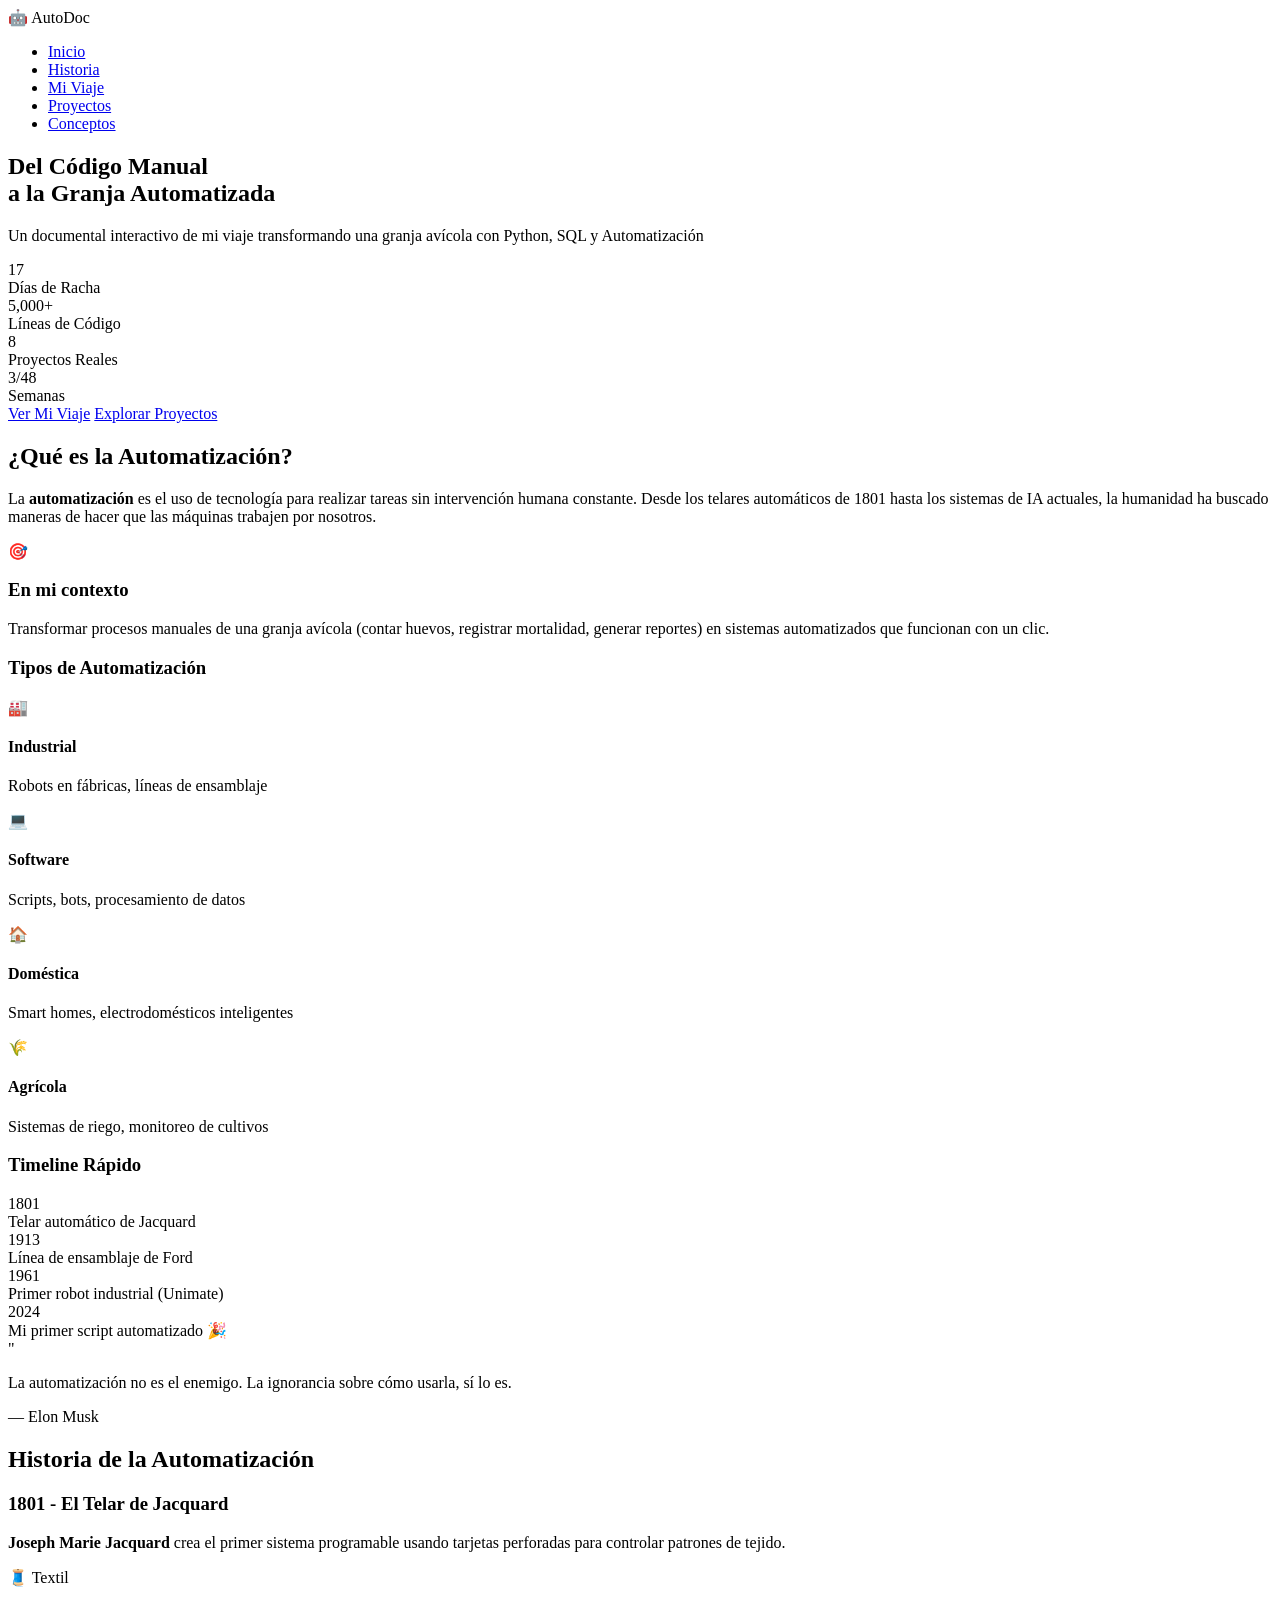
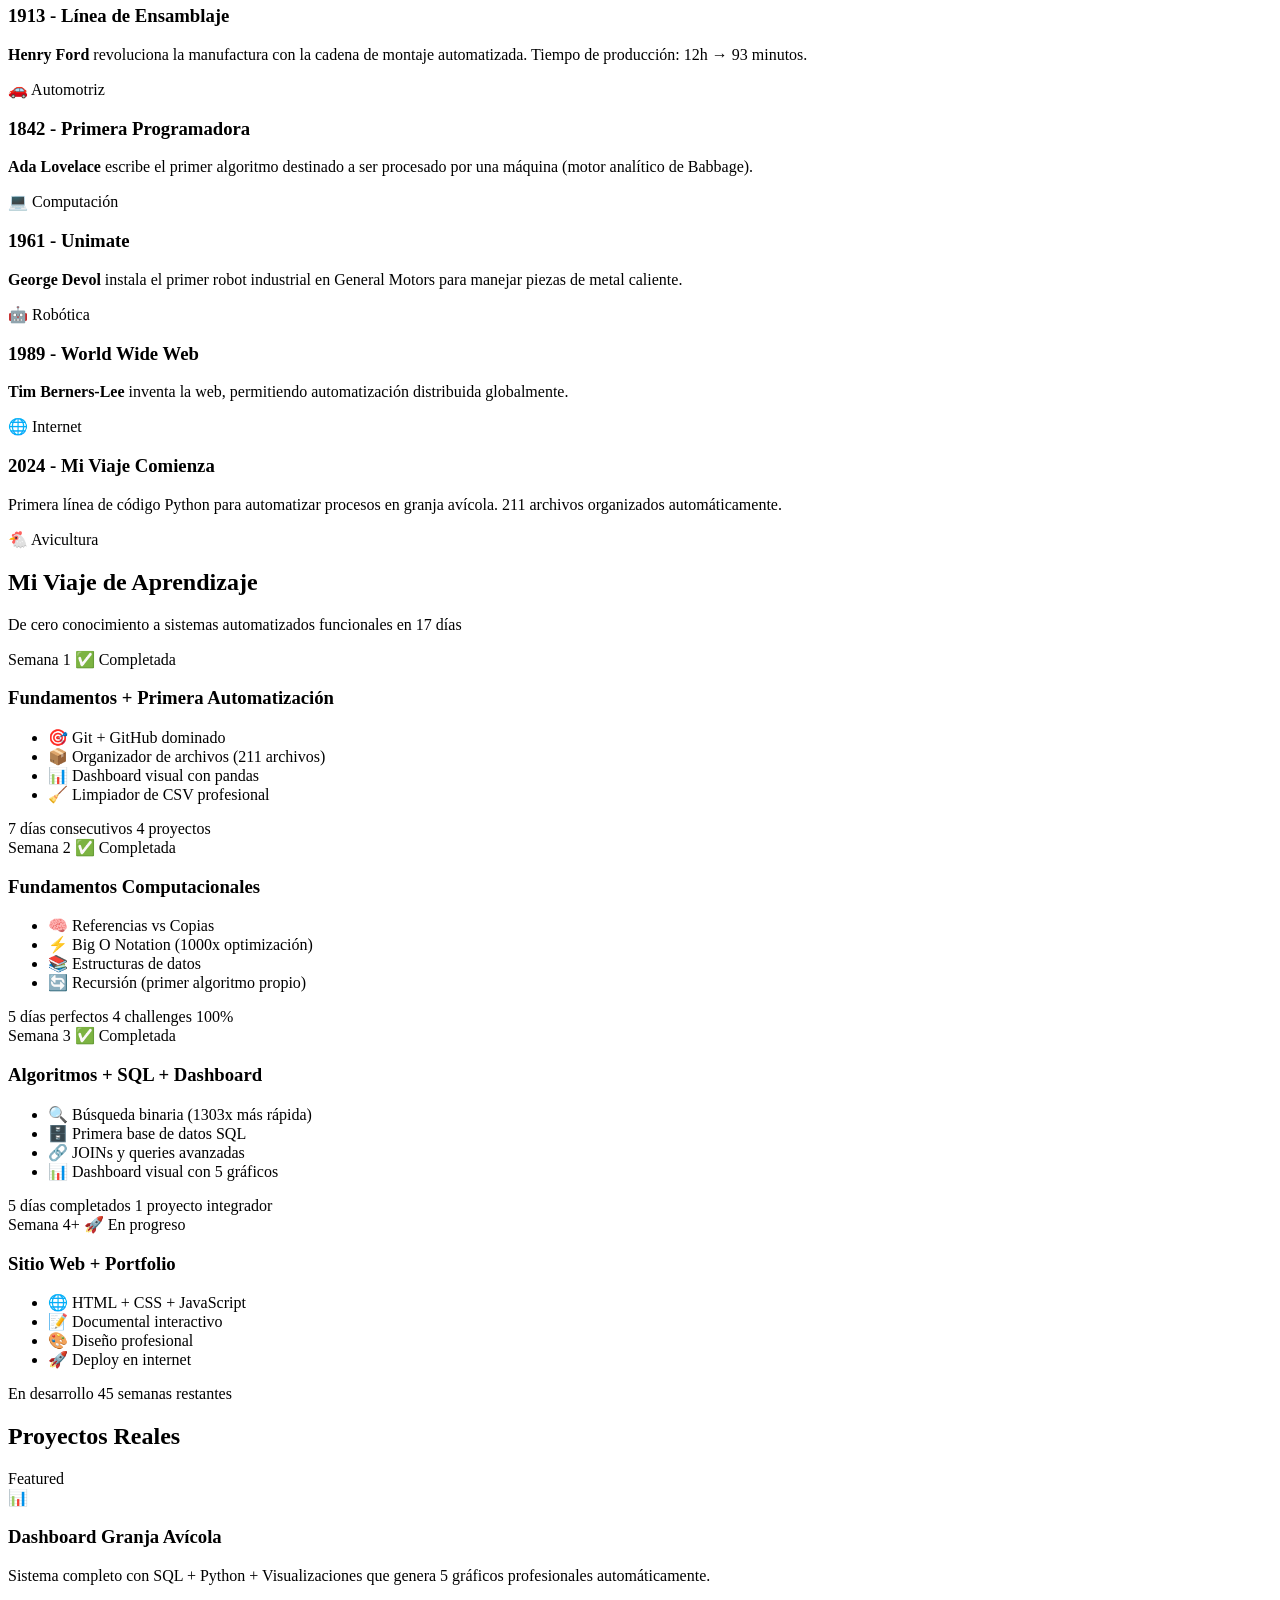
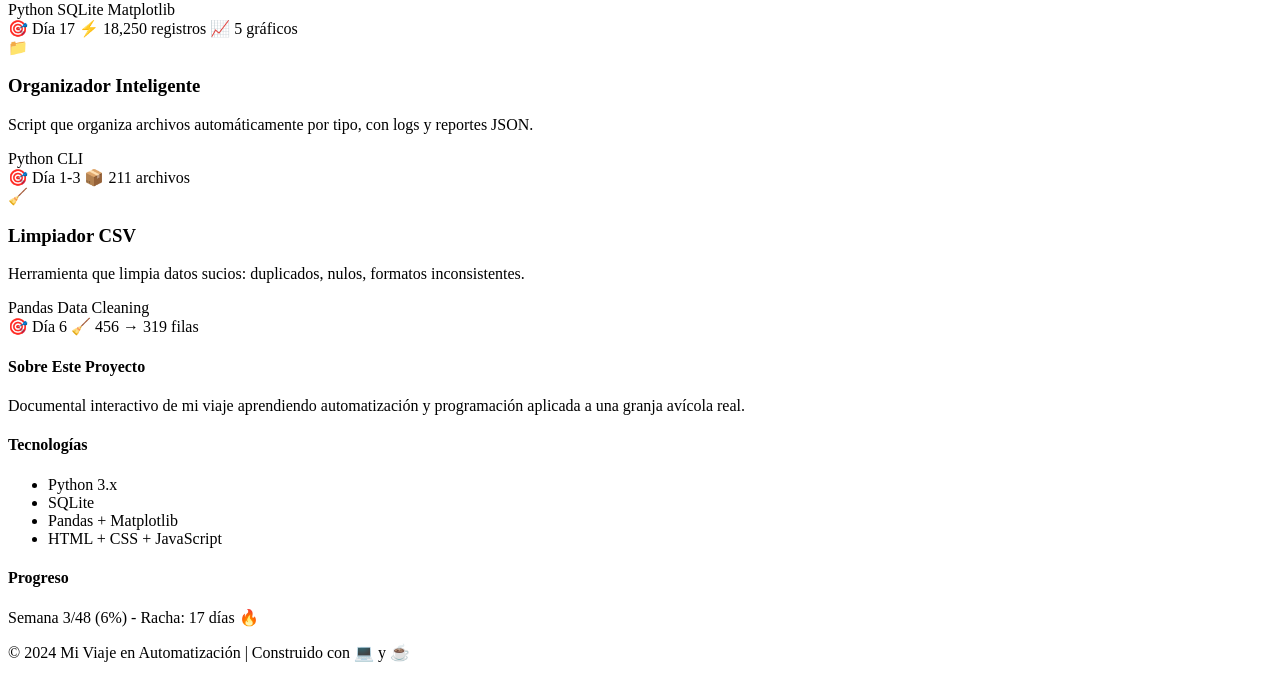
==== index.html @ e86e75dd "Empezando sitio para ir documentando avances" ====
<!DOCTYPE html>
<html lang="es">
<head>
    <meta charset="UTF-8">
    <meta name="viewport" content="width=device-width, initial-scale=1.0">
    <title>Mi Viaje en Automatización | Del Código a la Granja Inteligente</title>
    <link rel="stylesheet" href="css/styles.css">
    <link rel="preconnect" href="https://fonts.googleapis.com">
    <link href="https://fonts.googleapis.com/css2?family=Inter:wght@300;400;600;700;800&display=swap" rel="stylesheet">
</head>
<body>
    <!-- Navegación -->
    <nav class="navbar">
        <div class="container">
            <div class="logo">
                <span class="logo-emoji">🤖</span>
                <span class="logo-text">AutoDoc</span>
            </div>
            <ul class="nav-links">
                <li><a href="#inicio" class="active">Inicio</a></li>
                <li><a href="#historia">Historia</a></li>
                <li><a href="#mi-viaje">Mi Viaje</a></li>
                <li><a href="#proyectos">Proyectos</a></li>
                <li><a href="#conceptos">Conceptos</a></li>
            </ul>
        </div>
    </nav>

    <!-- Hero Section -->
    <section id="inicio" class="hero">
        <div class="container">
            <div class="hero-content">
                <h1 class="hero-title">
                    Del <span class="highlight">Código Manual</span><br>
                    a la <span class="highlight">Granja Automatizada</span>
                </h1>
                <p class="hero-subtitle">
                    Un documental interactivo de mi viaje transformando una granja avícola 
                    con Python, SQL y Automatización
                </p>
                <div class="hero-stats">
                    <div class="stat-card">
                        <div class="stat-number" id="diasRacha">17</div>
                        <div class="stat-label">Días de Racha</div>
                    </div>
                    <div class="stat-card">
                        <div class="stat-number" id="lineasCodigo">5,000+</div>
                        <div class="stat-label">Líneas de Código</div>
                    </div>
                    <div class="stat-card">
                        <div class="stat-number" id="proyectos">8</div>
                        <div class="stat-label">Proyectos Reales</div>
                    </div>
                    <div class="stat-card">
                        <div class="stat-number" id="semanas">3/48</div>
                        <div class="stat-label">Semanas</div>
                    </div>
                </div>
                <div class="cta-buttons">
                    <a href="#mi-viaje" class="btn btn-primary">Ver Mi Viaje</a>
                    <a href="#proyectos" class="btn btn-secondary">Explorar Proyectos</a>
                </div>
            </div>
        </div>
    </section>

    <!-- ¿Qué es Automatización? -->
    <section id="que-es" class="section">
        <div class="container">
            <h2 class="section-title">¿Qué es la Automatización?</h2>
            <div class="content-grid">
                <div class="content-main">
                    <p class="intro-text">
                        La <strong>automatización</strong> es el uso de tecnología para realizar tareas 
                        sin intervención humana constante. Desde los telares automáticos de 1801 
                        hasta los sistemas de IA actuales, la humanidad ha buscado maneras de 
                        hacer que las máquinas trabajen por nosotros.
                    </p>
                    
                    <div class="definition-card">
                        <div class="definition-icon">🎯</div>
                        <div class="definition-content">
                            <h3>En mi contexto</h3>
                            <p>
                                Transformar procesos manuales de una granja avícola (contar huevos, 
                                registrar mortalidad, generar reportes) en sistemas automatizados 
                                que funcionan con un clic.
                            </p>
                        </div>
                    </div>

                    <h3>Tipos de Automatización</h3>
                    <div class="automation-types">
                        <div class="type-card">
                            <div class="type-icon">🏭</div>
                            <h4>Industrial</h4>
                            <p>Robots en fábricas, líneas de ensamblaje</p>
                        </div>
                        <div class="type-card">
                            <div class="type-icon">💻</div>
                            <h4>Software</h4>
                            <p>Scripts, bots, procesamiento de datos</p>
                        </div>
                        <div class="type-card">
                            <div class="type-icon">🏠</div>
                            <h4>Doméstica</h4>
                            <p>Smart homes, electrodomésticos inteligentes</p>
                        </div>
                        <div class="type-card">
                            <div class="type-icon">🌾</div>
                            <h4>Agrícola</h4>
                            <p>Sistemas de riego, monitoreo de cultivos</p>
                        </div>
                    </div>
                </div>

                <aside class="sidebar">
                    <div class="timeline-preview">
                        <h3>Timeline Rápido</h3>
                        <div class="timeline-item">
                            <div class="year">1801</div>
                            <div class="event">Telar automático de Jacquard</div>
                        </div>
                        <div class="timeline-item">
                            <div class="year">1913</div>
                            <div class="event">Línea de ensamblaje de Ford</div>
                        </div>
                        <div class="timeline-item">
                            <div class="year">1961</div>
                            <div class="event">Primer robot industrial (Unimate)</div>
                        </div>
                        <div class="timeline-item">
                            <div class="year">2024</div>
                            <div class="event highlight-event">Mi primer script automatizado 🎉</div>
                        </div>
                    </div>

                    <div class="quote-card">
                        <div class="quote-icon">"</div>
                        <p class="quote-text">
                            La automatización no es el enemigo. La ignorancia sobre cómo usarla, sí lo es.
                        </p>
                        <p class="quote-author">— Elon Musk</p>
                    </div>
                </aside>
            </div>
        </div>
    </section>

    <!-- Historia de la Automatización -->
    <section id="historia" class="section section-dark">
        <div class="container">
            <h2 class="section-title">Historia de la Automatización</h2>
            
            <div class="timeline-container">
                <div class="timeline-line"></div>
                
                <div class="timeline-block left">
                    <div class="timeline-content">
                        <h3>1801 - El Telar de Jacquard</h3>
                        <p><strong>Joseph Marie Jacquard</strong> crea el primer sistema programable 
                        usando tarjetas perforadas para controlar patrones de tejido.</p>
                        <span class="timeline-tag">🧵 Textil</span>
                    </div>
                </div>

                <div class="timeline-block right">
                    <div class="timeline-content">
                        <h3>1913 - Línea de Ensamblaje</h3>
                        <p><strong>Henry Ford</strong> revoluciona la manufactura con la cadena 
                        de montaje automatizada. Tiempo de producción: 12h → 93 minutos.</p>
                        <span class="timeline-tag">🚗 Automotriz</span>
                    </div>
                </div>

                <div class="timeline-block left">
                    <div class="timeline-content">
                        <h3>1842 - Primera Programadora</h3>
                        <p><strong>Ada Lovelace</strong> escribe el primer algoritmo 
                        destinado a ser procesado por una máquina (motor analítico de Babbage).</p>
                        <span class="timeline-tag">💻 Computación</span>
                    </div>
                </div>

                <div class="timeline-block right">
                    <div class="timeline-content">
                        <h3>1961 - Unimate</h3>
                        <p><strong>George Devol</strong> instala el primer robot industrial 
                        en General Motors para manejar piezas de metal caliente.</p>
                        <span class="timeline-tag">🤖 Robótica</span>
                    </div>
                </div>

                <div class="timeline-block left">
                    <div class="timeline-content">
                        <h3>1989 - World Wide Web</h3>
                        <p><strong>Tim Berners-Lee</strong> inventa la web, permitiendo 
                        automatización distribuida globalmente.</p>
                        <span class="timeline-tag">🌐 Internet</span>
                    </div>
                </div>

                <div class="timeline-block right">
                    <div class="timeline-content">
                        <h3>2024 - Mi Viaje Comienza</h3>
                        <p>Primera línea de código Python para automatizar procesos 
                        en granja avícola. 211 archivos organizados automáticamente.</p>
                        <span class="timeline-tag">🐔 Avicultura</span>
                    </div>
                </div>
            </div>
        </div>
    </section>

    <!-- Mi Viaje -->
    <section id="mi-viaje" class="section">
        <div class="container">
            <h2 class="section-title">Mi Viaje de Aprendizaje</h2>
            <p class="section-subtitle">
                De cero conocimiento a sistemas automatizados funcionales en 17 días
            </p>

            <div class="journey-grid">
                <div class="week-card week-1">
                    <div class="week-header">
                        <span class="week-number">Semana 1</span>
                        <span class="week-status">✅ Completada</span>
                    </div>
                    <h3>Fundamentos + Primera Automatización</h3>
                    <ul class="achievements">
                        <li>🎯 Git + GitHub dominado</li>
                        <li>📦 Organizador de archivos (211 archivos)</li>
                        <li>📊 Dashboard visual con pandas</li>
                        <li>🧹 Limpiador de CSV profesional</li>
                    </ul>
                    <div class="week-stats">
                        <span>7 días consecutivos</span>
                        <span>4 proyectos</span>
                    </div>
                </div>

                <div class="week-card week-2">
                    <div class="week-header">
                        <span class="week-number">Semana 2</span>
                        <span class="week-status">✅ Completada</span>
                    </div>
                    <h3>Fundamentos Computacionales</h3>
                    <ul class="achievements">
                        <li>🧠 Referencias vs Copias</li>
                        <li>⚡ Big O Notation (1000x optimización)</li>
                        <li>📚 Estructuras de datos</li>
                        <li>🔄 Recursión (primer algoritmo propio)</li>
                    </ul>
                    <div class="week-stats">
                        <span>5 días perfectos</span>
                        <span>4 challenges 100%</span>
                    </div>
                </div>

                <div class="week-card week-3">
                    <div class="week-header">
                        <span class="week-number">Semana 3</span>
                        <span class="week-status">✅ Completada</span>
                    </div>
                    <h3>Algoritmos + SQL + Dashboard</h3>
                    <ul class="achievements">
                        <li>🔍 Búsqueda binaria (1303x más rápida)</li>
                        <li>🗄️ Primera base de datos SQL</li>
                        <li>🔗 JOINs y queries avanzadas</li>
                        <li>📊 Dashboard visual con 5 gráficos</li>
                    </ul>
                    <div class="week-stats">
                        <span>5 días completados</span>
                        <span>1 proyecto integrador</span>
                    </div>
                </div>

                <div class="week-card week-future">
                    <div class="week-header">
                        <span class="week-number">Semana 4+</span>
                        <span class="week-status">🚀 En progreso</span>
                    </div>
                    <h3>Sitio Web + Portfolio</h3>
                    <ul class="achievements">
                        <li>🌐 HTML + CSS + JavaScript</li>
                        <li>📝 Documental interactivo</li>
                        <li>🎨 Diseño profesional</li>
                        <li>🚀 Deploy en internet</li>
                    </ul>
                    <div class="week-stats">
                        <span>En desarrollo</span>
                        <span>45 semanas restantes</span>
                    </div>
                </div>
            </div>
        </div>
    </section>

    <!-- Proyectos Destacados -->
    <section id="proyectos" class="section section-dark">
        <div class="container">
            <h2 class="section-title">Proyectos Reales</h2>
            
            <div class="projects-grid">
                <div class="project-card featured">
                    <div class="project-image">
                        <div class="project-badge">Featured</div>
                        <div class="placeholder-img">📊</div>
                    </div>
                    <div class="project-content">
                        <h3>Dashboard Granja Avícola</h3>
                        <p>Sistema completo con SQL + Python + Visualizaciones que genera 
                        5 gráficos profesionales automáticamente.</p>
                        <div class="project-tags">
                            <span class="tag">Python</span>
                            <span class="tag">SQLite</span>
                            <span class="tag">Matplotlib</span>
                        </div>
                        <div class="project-stats">
                            <span>🎯 Día 17</span>
                            <span>⚡ 18,250 registros</span>
                            <span>📈 5 gráficos</span>
                        </div>
                    </div>
                </div>

                <div class="project-card">
                    <div class="project-image">
                        <div class="placeholder-img">📁</div>
                    </div>
                    <div class="project-content">
                        <h3>Organizador Inteligente</h3>
                        <p>Script que organiza archivos automáticamente por tipo, 
                        con logs y reportes JSON.</p>
                        <div class="project-tags">
                            <span class="tag">Python</span>
                            <span class="tag">CLI</span>
                        </div>
                        <div class="project-stats">
                            <span>🎯 Día 1-3</span>
                            <span>📦 211 archivos</span>
                        </div>
                    </div>
                </div>

                <div class="project-card">
                    <div class="project-image">
                        <div class="placeholder-img">🧹</div>
                    </div>
                    <div class="project-content">
                        <h3>Limpiador CSV</h3>
                        <p>Herramienta que limpia datos sucios: duplicados, nulos, 
                        formatos inconsistentes.</p>
                        <div class="project-tags">
                            <span class="tag">Pandas</span>
                            <span class="tag">Data Cleaning</span>
                        </div>
                        <div class="project-stats">
                            <span>🎯 Día 6</span>
                            <span>🧹 456 → 319 filas</span>
                        </div>
                    </div>
                </div>
            </div>
        </div>
    </section>

    <!-- Footer -->
    <footer class="footer">
        <div class="container">
            <div class="footer-content">
                <div class="footer-section">
                    <h4>Sobre Este Proyecto</h4>
                    <p>Documental interactivo de mi viaje aprendiendo automatización 
                    y programación aplicada a una granja avícola real.</p>
                </div>
                <div class="footer-section">
                    <h4>Tecnologías</h4>
                    <ul>
                        <li>Python 3.x</li>
                        <li>SQLite</li>
                        <li>Pandas + Matplotlib</li>
                        <li>HTML + CSS + JavaScript</li>
                    </ul>
                </div>
                <div class="footer-section">
                    <h4>Progreso</h4>
                    <div class="progress-bar">
                        <div class="progress-fill" style="width: 6%"></div>
                    </div>
                    <p>Semana 3/48 (6%) - Racha: 17 días 🔥</p>
                </div>
            </div>
            <div class="footer-bottom">
                <p>&copy; 2024 Mi Viaje en Automatización | Construido con 💻 y ☕</p>
            </div>
        </div>
    </footer>

    <script src="js/main.js"></script>
</body>
</html>
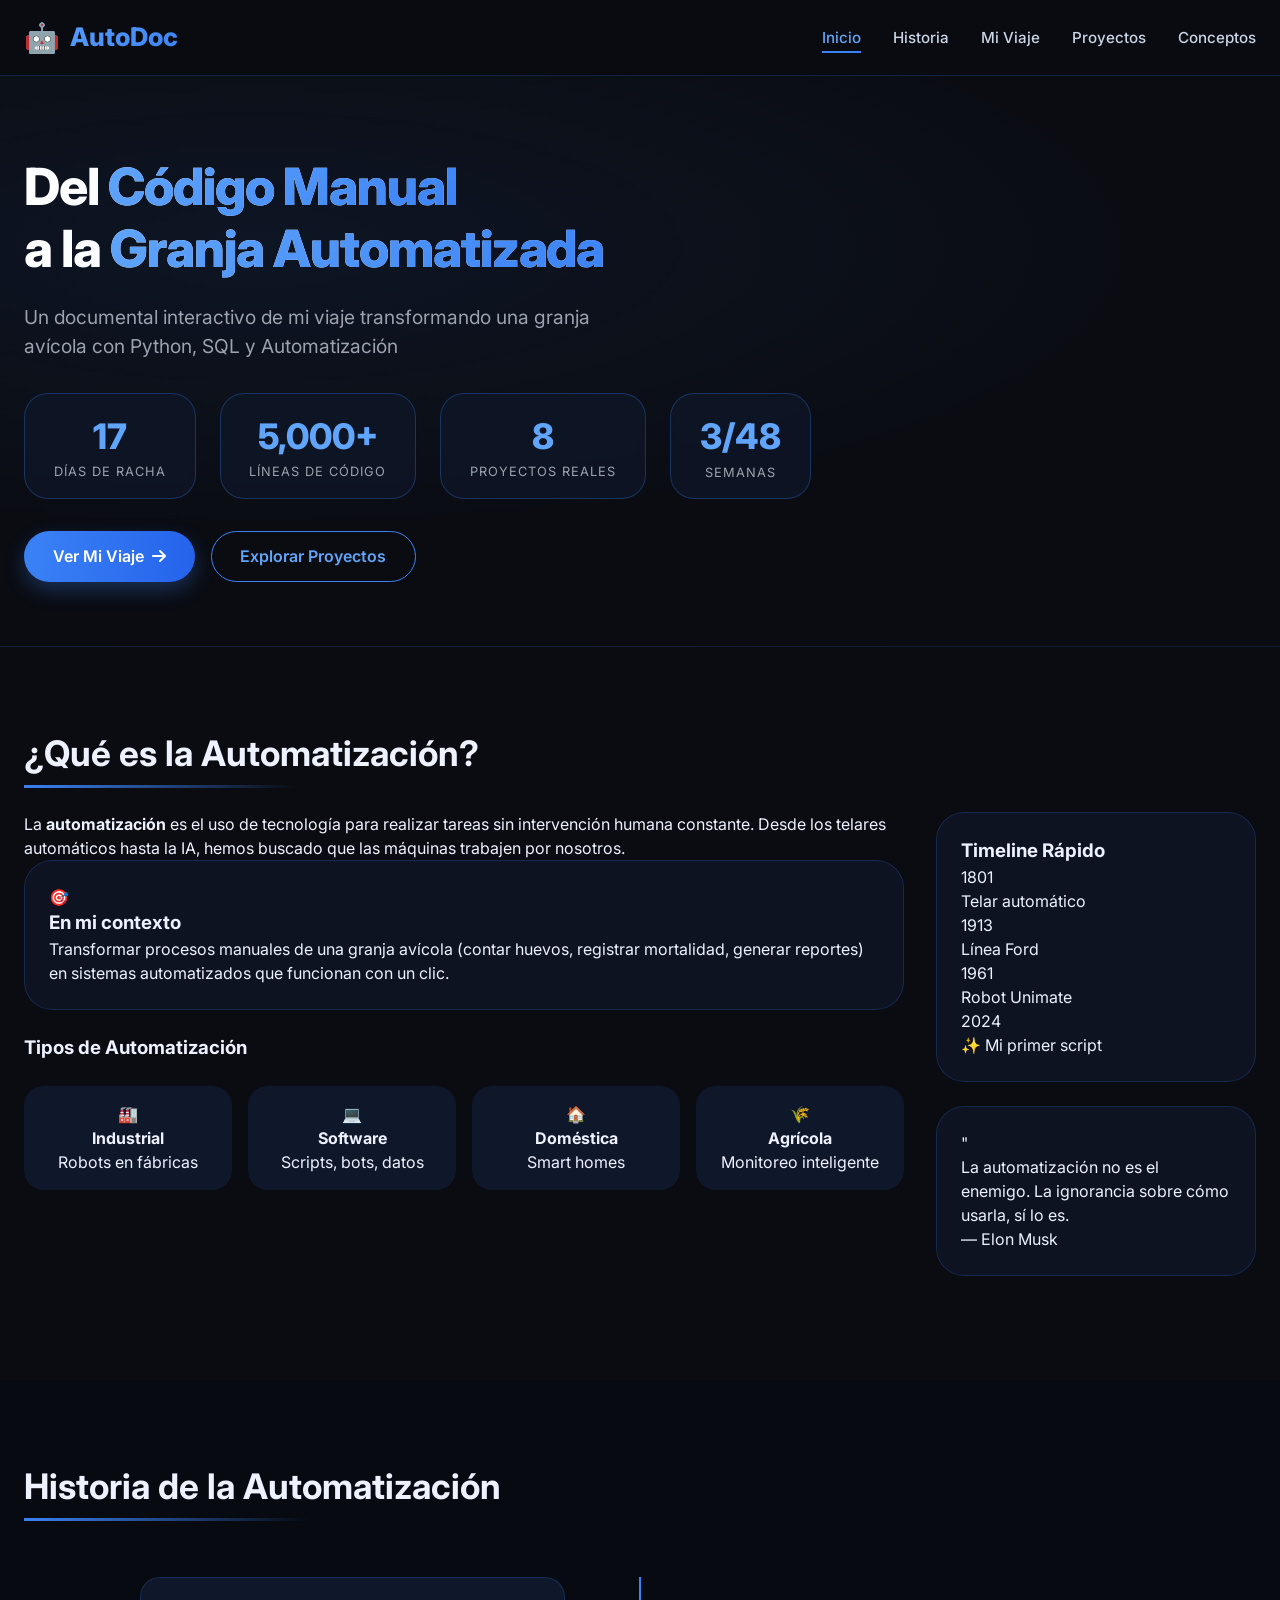
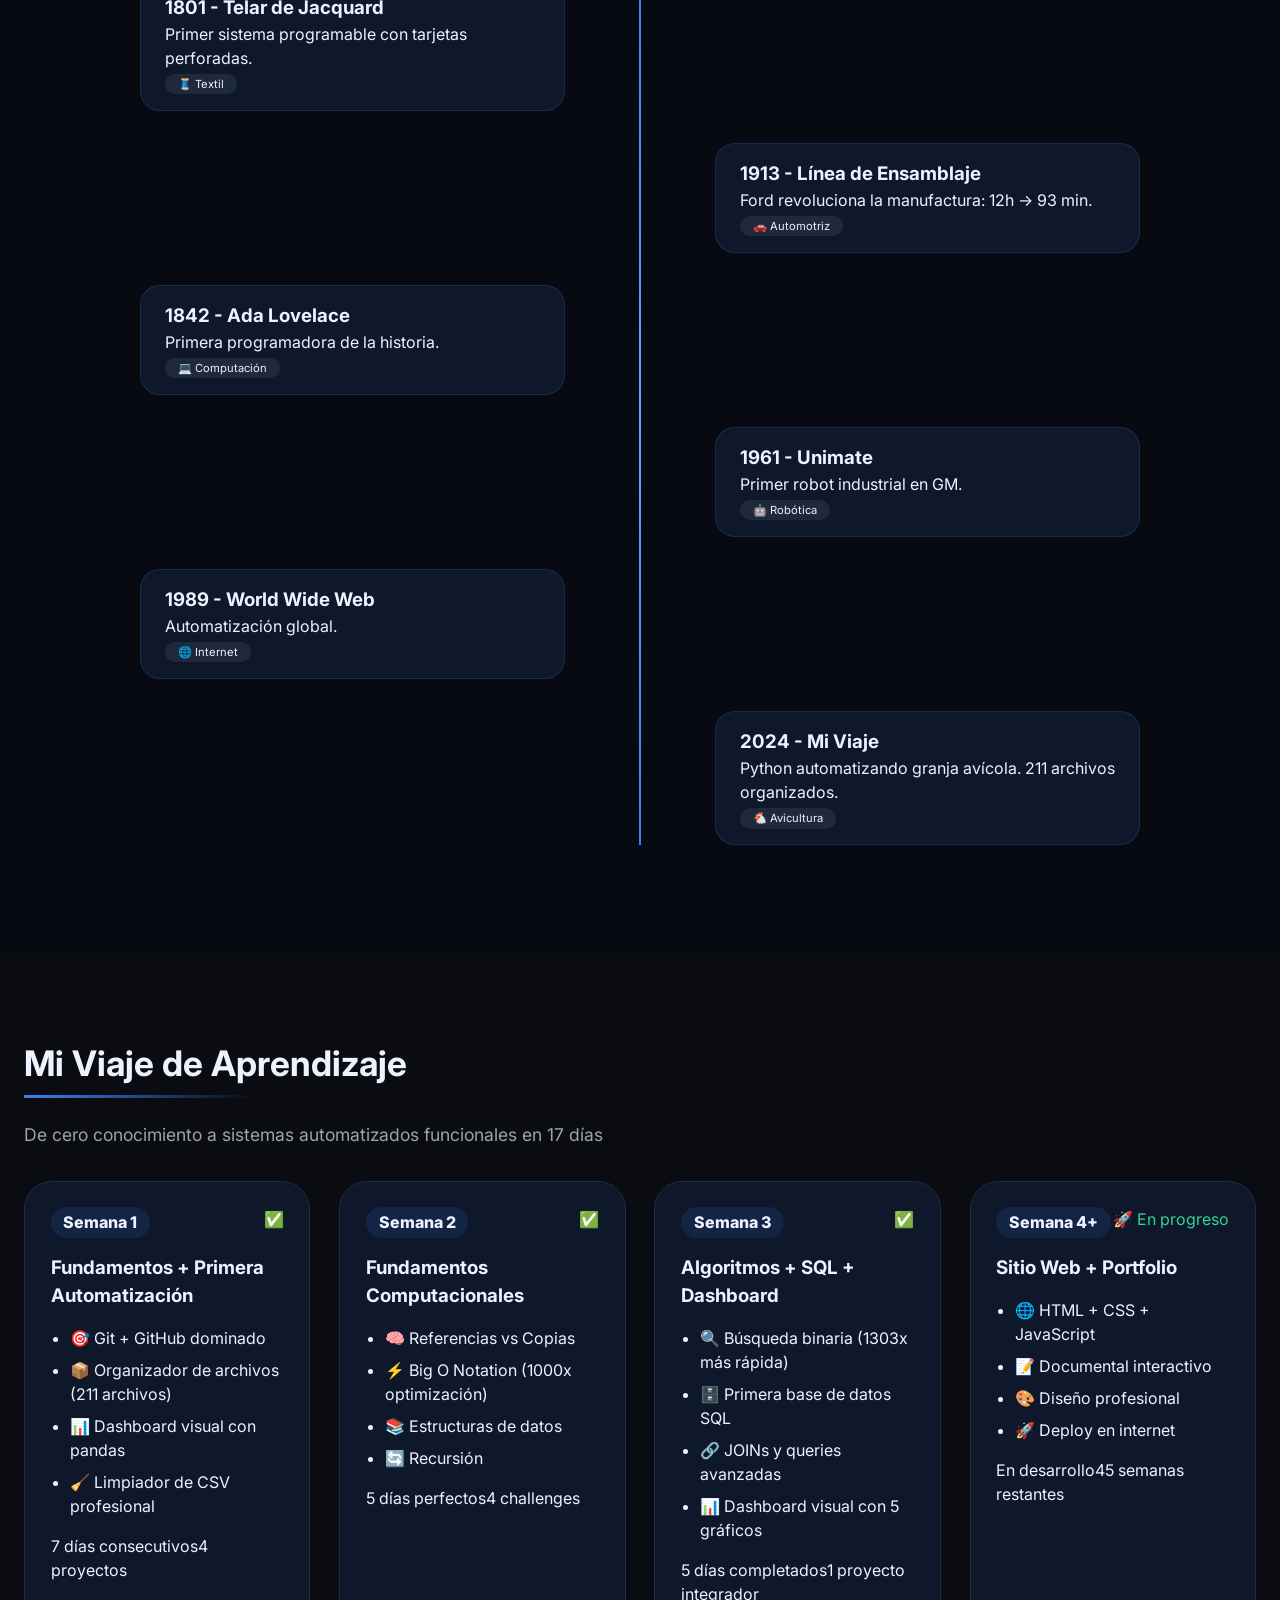
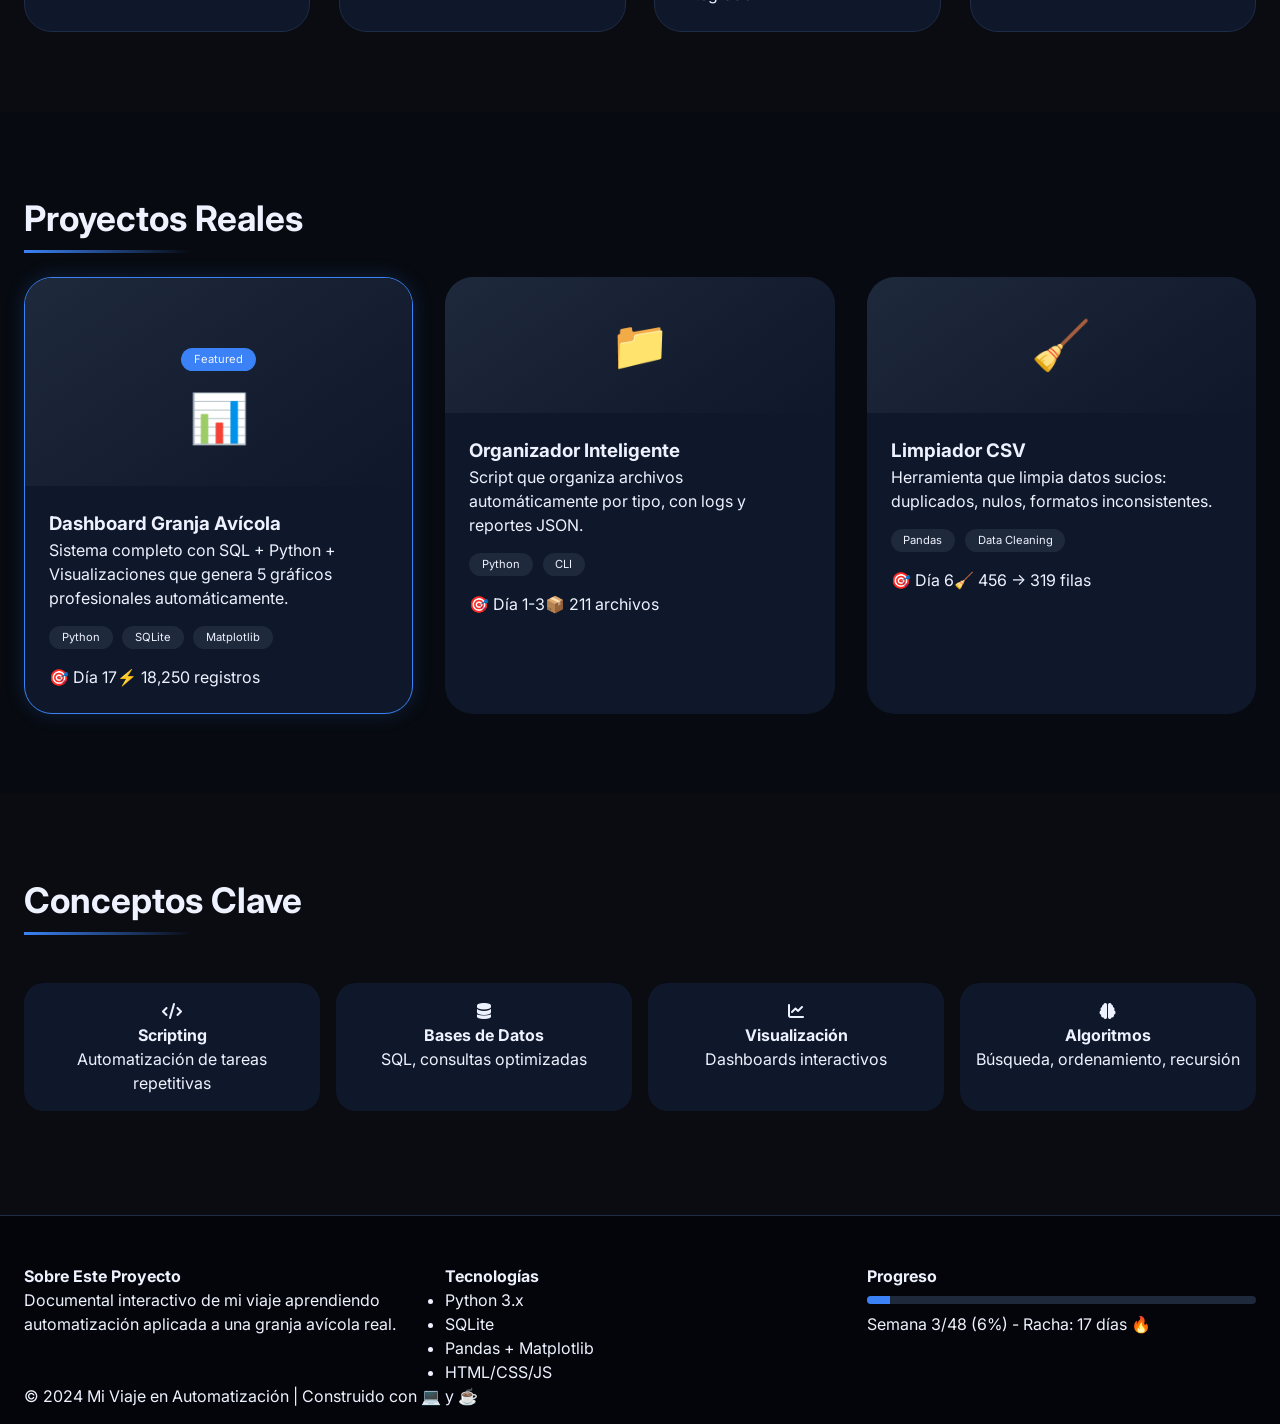
==== commit 57cec904: "mejoras visuales style y script" ====
--- a/index.html
+++ b/index.html
@@ -2,401 +2,684 @@
 <html lang="es">
 <head>
     <meta charset="UTF-8">
-    <meta name="viewport" content="width=device-width, initial-scale=1.0">
+    <meta name="viewport" content="width=device-width, initial-scale=1.0, viewport-fit=cover">
     <title>Mi Viaje en Automatización | Del Código a la Granja Inteligente</title>
-    <link rel="stylesheet" href="css/styles.css">
-    <link rel="preconnect" href="https://fonts.googleapis.com">
-    <link href="https://fonts.googleapis.com/css2?family=Inter:wght@300;400;600;700;800&display=swap" rel="stylesheet">
+    <!-- Google Fonts + Font Awesome -->
+    <link href="https://fonts.googleapis.com/css2?family=Inter:opsz,wght@14..32,300;14..32,400;14..32,500;14..32,600;14..32,700;14..32,800&display=swap" rel="stylesheet">
+    <link rel="stylesheet" href="https://cdnjs.cloudflare.com/ajax/libs/font-awesome/6.0.0-beta3/css/all.min.css">
+    <style>
+        * {
+            margin: 0;
+            padding: 0;
+            box-sizing: border-box;
+        }
+
+        body {
+            font-family: 'Inter', sans-serif;
+            background: #0a0c12;
+            color: #eef2ff;
+            line-height: 1.5;
+            scroll-behavior: smooth;
+            overflow-x: hidden;
+        }
+
+        /* custom scrollbar */
+        ::-webkit-scrollbar {
+            width: 8px;
+        }
+        ::-webkit-scrollbar-track {
+            background: #11161f;
+        }
+        ::-webkit-scrollbar-thumb {
+            background: #3b82f6;
+            border-radius: 10px;
+        }
+
+        .container {
+            max-width: 1280px;
+            margin: 0 auto;
+            padding: 0 24px;
+        }
+
+        /* ========== NAVBAR ========== */
+        .navbar {
+            position: sticky;
+            top: 0;
+            z-index: 100;
+            background: rgba(10, 12, 18, 0.85);
+            backdrop-filter: blur(16px);
+            border-bottom: 1px solid rgba(59, 130, 246, 0.2);
+            padding: 1rem 0;
+            transition: all 0.2s;
+        }
+        .navbar .container {
+            display: flex;
+            justify-content: space-between;
+            align-items: center;
+            flex-wrap: wrap;
+        }
+        .logo {
+            display: flex;
+            align-items: center;
+            gap: 10px;
+            font-weight: 800;
+            font-size: 1.6rem;
+            background: linear-gradient(135deg, #60a5fa, #3b82f6);
+            -webkit-background-clip: text;
+            background-clip: text;
+            color: transparent;
+        }
+        .logo-emoji {
+            font-size: 1.8rem;
+            background: none;
+            -webkit-background-clip: unset;
+            color: #60a5fa;
+        }
+        .nav-links {
+            display: flex;
+            gap: 2rem;
+            list-style: none;
+        }
+        .nav-links a {
+            text-decoration: none;
+            font-weight: 500;
+            color: #cbd5e6;
+            transition: 0.2s;
+            font-size: 0.95rem;
+        }
+        .nav-links a:hover, .nav-links a.active {
+            color: #60a5fa;
+            border-bottom: 2px solid #3b82f6;
+            padding-bottom: 4px;
+        }
+        .menu-btn {
+            display: none;
+            font-size: 1.6rem;
+            background: none;
+            border: none;
+            color: white;
+            cursor: pointer;
+        }
+        @media (max-width: 768px) {
+            .nav-links {
+                display: none;
+                width: 100%;
+                flex-direction: column;
+                align-items: center;
+                gap: 1rem;
+                padding: 1rem 0;
+            }
+            .nav-links.show {
+                display: flex;
+            }
+            .menu-btn {
+                display: block;
+            }
+        }
+
+        /* ========== HERO ========== */
+        .hero {
+            padding: 5rem 0 4rem;
+            background: radial-gradient(ellipse 70% 50% at 20% 30%, rgba(59,130,246,0.08), transparent);
+            border-bottom: 1px solid rgba(59,130,246,0.15);
+        }
+        .hero-title {
+            font-size: 3.2rem;
+            font-weight: 800;
+            line-height: 1.2;
+            letter-spacing: -0.02em;
+            background: linear-gradient(to right, #ffffff, #a5c9ff);
+            -webkit-background-clip: text;
+            background-clip: text;
+            color: transparent;
+        }
+        .highlight {
+            background: linear-gradient(135deg, #60a5fa, #3b82f6);
+            -webkit-background-clip: text;
+            background-clip: text;
+            color: transparent;
+        }
+        .hero-subtitle {
+            font-size: 1.2rem;
+            color: #9ca3af;
+            max-width: 600px;
+            margin: 1.5rem 0 2rem;
+        }
+        .hero-stats {
+            display: flex;
+            flex-wrap: wrap;
+            gap: 1.5rem;
+            margin: 2rem 0;
+        }
+        .stat-card {
+            background: rgba(15, 23, 42, 0.7);
+            backdrop-filter: blur(4px);
+            border: 1px solid rgba(59,130,246,0.3);
+            border-radius: 24px;
+            padding: 1rem 1.8rem;
+            text-align: center;
+            transition: all 0.2s;
+        }
+        .stat-card:hover {
+            border-color: #3b82f6;
+            transform: translateY(-4px);
+            background: rgba(59,130,246,0.1);
+        }
+        .stat-number {
+            font-size: 2.2rem;
+            font-weight: 800;
+            color: #60a5fa;
+        }
+        .stat-label {
+            font-size: 0.8rem;
+            text-transform: uppercase;
+            letter-spacing: 1px;
+            color: #9ca3af;
+        }
+        .cta-buttons {
+            display: flex;
+            gap: 1rem;
+            flex-wrap: wrap;
+        }
+        .btn {
+            padding: 0.8rem 1.8rem;
+            border-radius: 40px;
+            font-weight: 600;
+            text-decoration: none;
+            transition: all 0.2s;
+            display: inline-flex;
+            align-items: center;
+            gap: 8px;
+        }
+        .btn-primary {
+            background: linear-gradient(95deg, #3b82f6, #2563eb);
+            color: white;
+            box-shadow: 0 8px 20px rgba(59,130,246,0.3);
+        }
+        .btn-primary:hover {
+            transform: translateY(-2px);
+            box-shadow: 0 12px 28px rgba(59,130,246,0.4);
+        }
+        .btn-secondary {
+            border: 1px solid #3b82f6;
+            color: #60a5fa;
+            background: transparent;
+        }
+        .btn-secondary:hover {
+            background: rgba(59,130,246,0.1);
+            transform: translateY(-2px);
+        }
+
+        /* section */
+        .section {
+            padding: 5rem 0;
+        }
+        .section-dark {
+            background: #070a10;
+        }
+        .section-title {
+            font-size: 2.2rem;
+            font-weight: 700;
+            margin-bottom: 2rem;
+            position: relative;
+            display: inline-block;
+        }
+        .section-title:after {
+            content: '';
+            position: absolute;
+            bottom: -8px;
+            left: 0;
+            width: 60%;
+            height: 3px;
+            background: linear-gradient(90deg, #3b82f6, transparent);
+        }
+        .section-subtitle {
+            color: #9ca3af;
+            margin-bottom: 2rem;
+            font-size: 1.1rem;
+        }
+        /* grid & cards */
+        .content-grid {
+            display: grid;
+            grid-template-columns: 1fr 320px;
+            gap: 2rem;
+        }
+        @media (max-width: 900px) {
+            .content-grid {
+                grid-template-columns: 1fr;
+            }
+        }
+        .definition-card, .timeline-preview, .quote-card {
+            background: rgba(18, 25, 45, 0.6);
+            backdrop-filter: blur(8px);
+            border-radius: 28px;
+            border: 1px solid rgba(59,130,246,0.2);
+            padding: 1.5rem;
+            margin-bottom: 1.5rem;
+        }
+        .automation-types {
+            display: grid;
+            grid-template-columns: repeat(auto-fit, minmax(180px,1fr));
+            gap: 1rem;
+            margin: 1.5rem 0;
+        }
+        .type-card {
+            background: #0f172a;
+            border-radius: 20px;
+            padding: 1rem;
+            text-align: center;
+            transition: 0.2s;
+        }
+        .type-card:hover { transform: translateY(-5px); border: 1px solid #3b82f6; }
+
+        /* timeline */
+        .timeline-container {
+            position: relative;
+            max-width: 1000px;
+            margin: 2rem auto;
+        }
+        .timeline-container::before {
+            content: '';
+            position: absolute;
+            left: 50%;
+            transform: translateX(-50%);
+            width: 2px;
+            height: 100%;
+            background: linear-gradient(to bottom, #3b82f6, #60a5fa, #3b82f6);
+        }
+        .timeline-block {
+            display: flex;
+            justify-content: flex-end;
+            position: relative;
+            margin-bottom: 2rem;
+            width: 50%;
+        }
+        .timeline-block.left {
+            left: 0;
+            justify-content: flex-start;
+        }
+        .timeline-block.right {
+            left: 50%;
+        }
+        .timeline-content {
+            background: #0f172a;
+            border-radius: 20px;
+            padding: 1rem 1.5rem;
+            width: 85%;
+            border: 1px solid rgba(59,130,246,0.2);
+            transition: 0.2s;
+        }
+        .timeline-content:hover {
+            border-color: #3b82f6;
+            transform: scale(1.02);
+        }
+        .timeline-tag {
+            background: #1e293b;
+            padding: 0.2rem 0.8rem;
+            border-radius: 30px;
+            font-size: 0.7rem;
+        }
+        @media (max-width: 700px) {
+            .timeline-container::before { left: 20px; }
+            .timeline-block { width: 100%; left: 0 !important; justify-content: flex-start; padding-left: 40px; }
+            .timeline-block.right { left: 0; }
+        }
+        /* journey cards */
+        .journey-grid {
+            display: grid;
+            grid-template-columns: repeat(auto-fit, minmax(260px, 1fr));
+            gap: 1.8rem;
+        }
+        .week-card {
+            background: #0f172a;
+            border-radius: 28px;
+            padding: 1.6rem;
+            border: 1px solid #1e2d47;
+            transition: all 0.25s;
+        }
+        .week-card:hover {
+            border-color: #3b82f6;
+            transform: translateY(-6px);
+        }
+        .week-header {
+            display: flex;
+            justify-content: space-between;
+            margin-bottom: 1rem;
+        }
+        .week-number {
+            font-weight: 800;
+            background: #3b82f620;
+            padding: 0.2rem 0.8rem;
+            border-radius: 40px;
+        }
+        .week-status {
+            color: #34d399;
+        }
+        .achievements {
+            margin: 1rem 0;
+            padding-left: 1.2rem;
+        }
+        .achievements li {
+            margin: 0.5rem 0;
+        }
+        /* projects */
+        .projects-grid {
+            display: grid;
+            grid-template-columns: repeat(auto-fit, minmax(320px, 1fr));
+            gap: 2rem;
+        }
+        .project-card {
+            background: #0f172a;
+            border-radius: 28px;
+            overflow: hidden;
+            transition: 0.25s;
+        }
+        .project-card.featured {
+            border: 1px solid #3b82f6;
+            box-shadow: 0 0 20px rgba(59,130,246,0.2);
+        }
+        .project-image {
+            background: linear-gradient(145deg, #1e293b, #0f172a);
+            padding: 2rem;
+            text-align: center;
+            font-size: 3rem;
+        }
+        .project-badge {
+            background: #3b82f6;
+            display: inline-block;
+            padding: 0.2rem 0.8rem;
+            border-radius: 40px;
+            font-size: 0.7rem;
+        }
+        .project-content {
+            padding: 1.5rem;
+        }
+        .project-tags {
+            display: flex;
+            gap: 0.6rem;
+            flex-wrap: wrap;
+            margin: 1rem 0;
+        }
+        .tag {
+            background: #1e293b;
+            padding: 0.2rem 0.8rem;
+            border-radius: 30px;
+            font-size: 0.7rem;
+        }
+        .footer {
+            background: #03050a;
+            padding: 3rem 0 1rem;
+            border-top: 1px solid #1e2d47;
+        }
+        .footer-content {
+            display: grid;
+            grid-template-columns: repeat(auto-fit, minmax(200px,1fr));
+            gap: 2rem;
+        }
+        .progress-bar {
+            background: #1e293b;
+            border-radius: 20px;
+            height: 8px;
+            overflow: hidden;
+            margin: 0.5rem 0;
+        }
+        .progress-fill {
+            background: #3b82f6;
+            width: 6%;
+            height: 100%;
+        }
+        .back-to-top {
+            position: fixed;
+            bottom: 2rem;
+            right: 2rem;
+            background: #3b82f6;
+            width: 44px;
+            height: 44px;
+            border-radius: 30px;
+            display: flex;
+            align-items: center;
+            justify-content: center;
+            cursor: pointer;
+            opacity: 0;
+            transition: 0.2s;
+            box-shadow: 0 4px 12px black;
+        }
+        .back-to-top.show {
+            opacity: 1;
+        }
+        /* animations */
+        .fade-up {
+            opacity: 0;
+            transform: translateY(30px);
+            transition: opacity 0.6s ease, transform 0.6s ease;
+        }
+        .fade-up.visible {
+            opacity: 1;
+            transform: translateY(0);
+        }
+    </style>
 </head>
 <body>
-    <!-- Navegación -->
-    <nav class="navbar">
-        <div class="container">
-            <div class="logo">
-                <span class="logo-emoji">🤖</span>
-                <span class="logo-text">AutoDoc</span>
+
+<nav class="navbar">
+    <div class="container">
+        <div class="logo">
+            <span class="logo-emoji">🤖</span>
+            <span class="logo-text">AutoDoc</span>
+        </div>
+        <button class="menu-btn" id="menuToggle"><i class="fas fa-bars"></i></button>
+        <ul class="nav-links" id="navLinks">
+            <li><a href="#inicio">Inicio</a></li>
+            <li><a href="#historia">Historia</a></li>
+            <li><a href="#mi-viaje">Mi Viaje</a></li>
+            <li><a href="#proyectos">Proyectos</a></li>
+            <li><a href="#conceptos">Conceptos</a></li>
+        </ul>
+    </div>
+</nav>
+
+<section id="inicio" class="hero">
+    <div class="container">
+        <div class="hero-content">
+            <h1 class="hero-title">
+                Del <span class="highlight">Código Manual</span><br>
+                a la <span class="highlight">Granja Automatizada</span>
+            </h1>
+            <p class="hero-subtitle">
+                Un documental interactivo de mi viaje transformando una granja avícola 
+                con Python, SQL y Automatización
+            </p>
+            <div class="hero-stats">
+                <div class="stat-card"><div class="stat-number" id="diasRacha">17</div><div class="stat-label">Días de Racha</div></div>
+                <div class="stat-card"><div class="stat-number" id="lineasCodigo">5,000+</div><div class="stat-label">Líneas de Código</div></div>
+                <div class="stat-card"><div class="stat-number" id="proyectos">8</div><div class="stat-label">Proyectos Reales</div></div>
+                <div class="stat-card"><div class="stat-number" id="semanas">3/48</div><div class="stat-label">Semanas</div></div>
             </div>
-            <ul class="nav-links">
-                <li><a href="#inicio" class="active">Inicio</a></li>
-                <li><a href="#historia">Historia</a></li>
-                <li><a href="#mi-viaje">Mi Viaje</a></li>
-                <li><a href="#proyectos">Proyectos</a></li>
-                <li><a href="#conceptos">Conceptos</a></li>
-            </ul>
-        </div>
-    </nav>
-
-    <!-- Hero Section -->
-    <section id="inicio" class="hero">
-        <div class="container">
-            <div class="hero-content">
-                <h1 class="hero-title">
-                    Del <span class="highlight">Código Manual</span><br>
-                    a la <span class="highlight">Granja Automatizada</span>
-                </h1>
-                <p class="hero-subtitle">
-                    Un documental interactivo de mi viaje transformando una granja avícola 
-                    con Python, SQL y Automatización
-                </p>
-                <div class="hero-stats">
-                    <div class="stat-card">
-                        <div class="stat-number" id="diasRacha">17</div>
-                        <div class="stat-label">Días de Racha</div>
-                    </div>
-                    <div class="stat-card">
-                        <div class="stat-number" id="lineasCodigo">5,000+</div>
-                        <div class="stat-label">Líneas de Código</div>
-                    </div>
-                    <div class="stat-card">
-                        <div class="stat-number" id="proyectos">8</div>
-                        <div class="stat-label">Proyectos Reales</div>
-                    </div>
-                    <div class="stat-card">
-                        <div class="stat-number" id="semanas">3/48</div>
-                        <div class="stat-label">Semanas</div>
-                    </div>
+            <div class="cta-buttons">
+                <a href="#mi-viaje" class="btn btn-primary">Ver Mi Viaje <i class="fas fa-arrow-right"></i></a>
+                <a href="#proyectos" class="btn btn-secondary">Explorar Proyectos</a>
+            </div>
+        </div>
+    </div>
+</section>
+
+<!-- seccion automatización -->
+<section class="section">
+    <div class="container">
+        <h2 class="section-title">¿Qué es la Automatización?</h2>
+        <div class="content-grid">
+            <div class="content-main">
+                <p class="intro-text">La <strong>automatización</strong> es el uso de tecnología para realizar tareas sin intervención humana constante. Desde los telares automáticos hasta la IA, hemos buscado que las máquinas trabajen por nosotros.</p>
+                <div class="definition-card">
+                    <div class="definition-icon">🎯</div>
+                    <div class="definition-content"><h3>En mi contexto</h3><p>Transformar procesos manuales de una granja avícola (contar huevos, registrar mortalidad, generar reportes) en sistemas automatizados que funcionan con un clic.</p></div>
                 </div>
-                <div class="cta-buttons">
-                    <a href="#mi-viaje" class="btn btn-primary">Ver Mi Viaje</a>
-                    <a href="#proyectos" class="btn btn-secondary">Explorar Proyectos</a>
+                <h3>Tipos de Automatización</h3>
+                <div class="automation-types">
+                    <div class="type-card"><div class="type-icon">🏭</div><h4>Industrial</h4><p>Robots en fábricas</p></div>
+                    <div class="type-card"><div class="type-icon">💻</div><h4>Software</h4><p>Scripts, bots, datos</p></div>
+                    <div class="type-card"><div class="type-icon">🏠</div><h4>Doméstica</h4><p>Smart homes</p></div>
+                    <div class="type-card"><div class="type-icon">🌾</div><h4>Agrícola</h4><p>Monitoreo inteligente</p></div>
                 </div>
             </div>
-        </div>
-    </section>
-
-    <!-- ¿Qué es Automatización? -->
-    <section id="que-es" class="section">
-        <div class="container">
-            <h2 class="section-title">¿Qué es la Automatización?</h2>
-            <div class="content-grid">
-                <div class="content-main">
-                    <p class="intro-text">
-                        La <strong>automatización</strong> es el uso de tecnología para realizar tareas 
-                        sin intervención humana constante. Desde los telares automáticos de 1801 
-                        hasta los sistemas de IA actuales, la humanidad ha buscado maneras de 
-                        hacer que las máquinas trabajen por nosotros.
-                    </p>
-                    
-                    <div class="definition-card">
-                        <div class="definition-icon">🎯</div>
-                        <div class="definition-content">
-                            <h3>En mi contexto</h3>
-                            <p>
-                                Transformar procesos manuales de una granja avícola (contar huevos, 
-                                registrar mortalidad, generar reportes) en sistemas automatizados 
-                                que funcionan con un clic.
-                            </p>
-                        </div>
-                    </div>
-
-                    <h3>Tipos de Automatización</h3>
-                    <div class="automation-types">
-                        <div class="type-card">
-                            <div class="type-icon">🏭</div>
-                            <h4>Industrial</h4>
-                            <p>Robots en fábricas, líneas de ensamblaje</p>
-                        </div>
-                        <div class="type-card">
-                            <div class="type-icon">💻</div>
-                            <h4>Software</h4>
-                            <p>Scripts, bots, procesamiento de datos</p>
-                        </div>
-                        <div class="type-card">
-                            <div class="type-icon">🏠</div>
-                            <h4>Doméstica</h4>
-                            <p>Smart homes, electrodomésticos inteligentes</p>
-                        </div>
-                        <div class="type-card">
-                            <div class="type-icon">🌾</div>
-                            <h4>Agrícola</h4>
-                            <p>Sistemas de riego, monitoreo de cultivos</p>
-                        </div>
-                    </div>
+            <aside class="sidebar">
+                <div class="timeline-preview"><h3>Timeline Rápido</h3>
+                    <div class="timeline-item"><div class="year">1801</div><div class="event">Telar automático</div></div>
+                    <div class="timeline-item"><div class="year">1913</div><div class="event">Línea Ford</div></div>
+                    <div class="timeline-item"><div class="year">1961</div><div class="event">Robot Unimate</div></div>
+                    <div class="timeline-item"><div class="year">2024</div><div class="event highlight-event">✨ Mi primer script</div></div>
                 </div>
-
-                <aside class="sidebar">
-                    <div class="timeline-preview">
-                        <h3>Timeline Rápido</h3>
-                        <div class="timeline-item">
-                            <div class="year">1801</div>
-                            <div class="event">Telar automático de Jacquard</div>
-                        </div>
-                        <div class="timeline-item">
-                            <div class="year">1913</div>
-                            <div class="event">Línea de ensamblaje de Ford</div>
-                        </div>
-                        <div class="timeline-item">
-                            <div class="year">1961</div>
-                            <div class="event">Primer robot industrial (Unimate)</div>
-                        </div>
-                        <div class="timeline-item">
-                            <div class="year">2024</div>
-                            <div class="event highlight-event">Mi primer script automatizado 🎉</div>
-                        </div>
-                    </div>
-
-                    <div class="quote-card">
-                        <div class="quote-icon">"</div>
-                        <p class="quote-text">
-                            La automatización no es el enemigo. La ignorancia sobre cómo usarla, sí lo es.
-                        </p>
-                        <p class="quote-author">— Elon Musk</p>
-                    </div>
-                </aside>
-            </div>
-        </div>
-    </section>
-
-    <!-- Historia de la Automatización -->
-    <section id="historia" class="section section-dark">
-        <div class="container">
-            <h2 class="section-title">Historia de la Automatización</h2>
-            
-            <div class="timeline-container">
-                <div class="timeline-line"></div>
-                
-                <div class="timeline-block left">
-                    <div class="timeline-content">
-                        <h3>1801 - El Telar de Jacquard</h3>
-                        <p><strong>Joseph Marie Jacquard</strong> crea el primer sistema programable 
-                        usando tarjetas perforadas para controlar patrones de tejido.</p>
-                        <span class="timeline-tag">🧵 Textil</span>
-                    </div>
-                </div>
-
-                <div class="timeline-block right">
-                    <div class="timeline-content">
-                        <h3>1913 - Línea de Ensamblaje</h3>
-                        <p><strong>Henry Ford</strong> revoluciona la manufactura con la cadena 
-                        de montaje automatizada. Tiempo de producción: 12h → 93 minutos.</p>
-                        <span class="timeline-tag">🚗 Automotriz</span>
-                    </div>
-                </div>
-
-                <div class="timeline-block left">
-                    <div class="timeline-content">
-                        <h3>1842 - Primera Programadora</h3>
-                        <p><strong>Ada Lovelace</strong> escribe el primer algoritmo 
-                        destinado a ser procesado por una máquina (motor analítico de Babbage).</p>
-                        <span class="timeline-tag">💻 Computación</span>
-                    </div>
-                </div>
-
-                <div class="timeline-block right">
-                    <div class="timeline-content">
-                        <h3>1961 - Unimate</h3>
-                        <p><strong>George Devol</strong> instala el primer robot industrial 
-                        en General Motors para manejar piezas de metal caliente.</p>
-                        <span class="timeline-tag">🤖 Robótica</span>
-                    </div>
-                </div>
-
-                <div class="timeline-block left">
-                    <div class="timeline-content">
-                        <h3>1989 - World Wide Web</h3>
-                        <p><strong>Tim Berners-Lee</strong> inventa la web, permitiendo 
-                        automatización distribuida globalmente.</p>
-                        <span class="timeline-tag">🌐 Internet</span>
-                    </div>
-                </div>
-
-                <div class="timeline-block right">
-                    <div class="timeline-content">
-                        <h3>2024 - Mi Viaje Comienza</h3>
-                        <p>Primera línea de código Python para automatizar procesos 
-                        en granja avícola. 211 archivos organizados automáticamente.</p>
-                        <span class="timeline-tag">🐔 Avicultura</span>
-                    </div>
-                </div>
-            </div>
-        </div>
-    </section>
-
-    <!-- Mi Viaje -->
-    <section id="mi-viaje" class="section">
-        <div class="container">
-            <h2 class="section-title">Mi Viaje de Aprendizaje</h2>
-            <p class="section-subtitle">
-                De cero conocimiento a sistemas automatizados funcionales en 17 días
-            </p>
-
-            <div class="journey-grid">
-                <div class="week-card week-1">
-                    <div class="week-header">
-                        <span class="week-number">Semana 1</span>
-                        <span class="week-status">✅ Completada</span>
-                    </div>
-                    <h3>Fundamentos + Primera Automatización</h3>
-                    <ul class="achievements">
-                        <li>🎯 Git + GitHub dominado</li>
-                        <li>📦 Organizador de archivos (211 archivos)</li>
-                        <li>📊 Dashboard visual con pandas</li>
-                        <li>🧹 Limpiador de CSV profesional</li>
-                    </ul>
-                    <div class="week-stats">
-                        <span>7 días consecutivos</span>
-                        <span>4 proyectos</span>
-                    </div>
-                </div>
-
-                <div class="week-card week-2">
-                    <div class="week-header">
-                        <span class="week-number">Semana 2</span>
-                        <span class="week-status">✅ Completada</span>
-                    </div>
-                    <h3>Fundamentos Computacionales</h3>
-                    <ul class="achievements">
-                        <li>🧠 Referencias vs Copias</li>
-                        <li>⚡ Big O Notation (1000x optimización)</li>
-                        <li>📚 Estructuras de datos</li>
-                        <li>🔄 Recursión (primer algoritmo propio)</li>
-                    </ul>
-                    <div class="week-stats">
-                        <span>5 días perfectos</span>
-                        <span>4 challenges 100%</span>
-                    </div>
-                </div>
-
-                <div class="week-card week-3">
-                    <div class="week-header">
-                        <span class="week-number">Semana 3</span>
-                        <span class="week-status">✅ Completada</span>
-                    </div>
-                    <h3>Algoritmos + SQL + Dashboard</h3>
-                    <ul class="achievements">
-                        <li>🔍 Búsqueda binaria (1303x más rápida)</li>
-                        <li>🗄️ Primera base de datos SQL</li>
-                        <li>🔗 JOINs y queries avanzadas</li>
-                        <li>📊 Dashboard visual con 5 gráficos</li>
-                    </ul>
-                    <div class="week-stats">
-                        <span>5 días completados</span>
-                        <span>1 proyecto integrador</span>
-                    </div>
-                </div>
-
-                <div class="week-card week-future">
-                    <div class="week-header">
-                        <span class="week-number">Semana 4+</span>
-                        <span class="week-status">🚀 En progreso</span>
-                    </div>
-                    <h3>Sitio Web + Portfolio</h3>
-                    <ul class="achievements">
-                        <li>🌐 HTML + CSS + JavaScript</li>
-                        <li>📝 Documental interactivo</li>
-                        <li>🎨 Diseño profesional</li>
-                        <li>🚀 Deploy en internet</li>
-                    </ul>
-                    <div class="week-stats">
-                        <span>En desarrollo</span>
-                        <span>45 semanas restantes</span>
-                    </div>
-                </div>
-            </div>
-        </div>
-    </section>
-
-    <!-- Proyectos Destacados -->
-    <section id="proyectos" class="section section-dark">
-        <div class="container">
-            <h2 class="section-title">Proyectos Reales</h2>
-            
-            <div class="projects-grid">
-                <div class="project-card featured">
-                    <div class="project-image">
-                        <div class="project-badge">Featured</div>
-                        <div class="placeholder-img">📊</div>
-                    </div>
-                    <div class="project-content">
-                        <h3>Dashboard Granja Avícola</h3>
-                        <p>Sistema completo con SQL + Python + Visualizaciones que genera 
-                        5 gráficos profesionales automáticamente.</p>
-                        <div class="project-tags">
-                            <span class="tag">Python</span>
-                            <span class="tag">SQLite</span>
-                            <span class="tag">Matplotlib</span>
-                        </div>
-                        <div class="project-stats">
-                            <span>🎯 Día 17</span>
-                            <span>⚡ 18,250 registros</span>
-                            <span>📈 5 gráficos</span>
-                        </div>
-                    </div>
-                </div>
-
-                <div class="project-card">
-                    <div class="project-image">
-                        <div class="placeholder-img">📁</div>
-                    </div>
-                    <div class="project-content">
-                        <h3>Organizador Inteligente</h3>
-                        <p>Script que organiza archivos automáticamente por tipo, 
-                        con logs y reportes JSON.</p>
-                        <div class="project-tags">
-                            <span class="tag">Python</span>
-                            <span class="tag">CLI</span>
-                        </div>
-                        <div class="project-stats">
-                            <span>🎯 Día 1-3</span>
-                            <span>📦 211 archivos</span>
-                        </div>
-                    </div>
-                </div>
-
-                <div class="project-card">
-                    <div class="project-image">
-                        <div class="placeholder-img">🧹</div>
-                    </div>
-                    <div class="project-content">
-                        <h3>Limpiador CSV</h3>
-                        <p>Herramienta que limpia datos sucios: duplicados, nulos, 
-                        formatos inconsistentes.</p>
-                        <div class="project-tags">
-                            <span class="tag">Pandas</span>
-                            <span class="tag">Data Cleaning</span>
-                        </div>
-                        <div class="project-stats">
-                            <span>🎯 Día 6</span>
-                            <span>🧹 456 → 319 filas</span>
-                        </div>
-                    </div>
-                </div>
-            </div>
-        </div>
-    </section>
-
-    <!-- Footer -->
-    <footer class="footer">
-        <div class="container">
-            <div class="footer-content">
-                <div class="footer-section">
-                    <h4>Sobre Este Proyecto</h4>
-                    <p>Documental interactivo de mi viaje aprendiendo automatización 
-                    y programación aplicada a una granja avícola real.</p>
-                </div>
-                <div class="footer-section">
-                    <h4>Tecnologías</h4>
-                    <ul>
-                        <li>Python 3.x</li>
-                        <li>SQLite</li>
-                        <li>Pandas + Matplotlib</li>
-                        <li>HTML + CSS + JavaScript</li>
-                    </ul>
-                </div>
-                <div class="footer-section">
-                    <h4>Progreso</h4>
-                    <div class="progress-bar">
-                        <div class="progress-fill" style="width: 6%"></div>
-                    </div>
-                    <p>Semana 3/48 (6%) - Racha: 17 días 🔥</p>
-                </div>
-            </div>
-            <div class="footer-bottom">
-                <p>&copy; 2024 Mi Viaje en Automatización | Construido con 💻 y ☕</p>
-            </div>
-        </div>
-    </footer>
-
-    <script src="js/main.js"></script>
+                <div class="quote-card"><div class="quote-icon">"</div><p class="quote-text">La automatización no es el enemigo. La ignorancia sobre cómo usarla, sí lo es.</p><p class="quote-author">— Elon Musk</p></div>
+            </aside>
+        </div>
+    </div>
+</section>
+
+<section id="historia" class="section section-dark">
+    <div class="container">
+        <h2 class="section-title">Historia de la Automatización</h2>
+        <div class="timeline-container">
+            <div class="timeline-block left"><div class="timeline-content"><h3>1801 - Telar de Jacquard</h3><p>Primer sistema programable con tarjetas perforadas.</p><span class="timeline-tag">🧵 Textil</span></div></div>
+            <div class="timeline-block right"><div class="timeline-content"><h3>1913 - Línea de Ensamblaje</h3><p>Ford revoluciona la manufactura: 12h → 93 min.</p><span class="timeline-tag">🚗 Automotriz</span></div></div>
+            <div class="timeline-block left"><div class="timeline-content"><h3>1842 - Ada Lovelace</h3><p>Primera programadora de la historia.</p><span class="timeline-tag">💻 Computación</span></div></div>
+            <div class="timeline-block right"><div class="timeline-content"><h3>1961 - Unimate</h3><p>Primer robot industrial en GM.</p><span class="timeline-tag">🤖 Robótica</span></div></div>
+            <div class="timeline-block left"><div class="timeline-content"><h3>1989 - World Wide Web</h3><p>Automatización global.</p><span class="timeline-tag">🌐 Internet</span></div></div>
+            <div class="timeline-block right"><div class="timeline-content"><h3>2024 - Mi Viaje</h3><p>Python automatizando granja avícola. 211 archivos organizados.</p><span class="timeline-tag">🐔 Avicultura</span></div></div>
+        </div>
+    </div>
+</section>
+
+<section id="mi-viaje" class="section">
+    <div class="container">
+        <h2 class="section-title">Mi Viaje de Aprendizaje</h2>
+        <p class="section-subtitle">De cero conocimiento a sistemas automatizados funcionales en 17 días</p>
+        <div class="journey-grid">
+            <div class="week-card"><div class="week-header"><span class="week-number">Semana 1</span><span class="week-status">✅</span></div><h3>Fundamentos + Primera Automatización</h3><ul class="achievements"><li>🎯 Git + GitHub dominado</li><li>📦 Organizador de archivos (211 archivos)</li><li>📊 Dashboard visual con pandas</li><li>🧹 Limpiador de CSV profesional</li></ul><div class="week-stats"><span>7 días consecutivos</span><span>4 proyectos</span></div></div>
+            <div class="week-card"><div class="week-header"><span class="week-number">Semana 2</span><span class="week-status">✅</span></div><h3>Fundamentos Computacionales</h3><ul class="achievements"><li>🧠 Referencias vs Copias</li><li>⚡ Big O Notation (1000x optimización)</li><li>📚 Estructuras de datos</li><li>🔄 Recursión</li></ul><div class="week-stats"><span>5 días perfectos</span><span>4 challenges</span></div></div>
+            <div class="week-card"><div class="week-header"><span class="week-number">Semana 3</span><span class="week-status">✅</span></div><h3>Algoritmos + SQL + Dashboard</h3><ul class="achievements"><li>🔍 Búsqueda binaria (1303x más rápida)</li><li>🗄️ Primera base de datos SQL</li><li>🔗 JOINs y queries avanzadas</li><li>📊 Dashboard visual con 5 gráficos</li></ul><div class="week-stats"><span>5 días completados</span><span>1 proyecto integrador</span></div></div>
+            <div class="week-card week-future"><div class="week-header"><span class="week-number">Semana 4+</span><span class="week-status">🚀 En progreso</span></div><h3>Sitio Web + Portfolio</h3><ul class="achievements"><li>🌐 HTML + CSS + JavaScript</li><li>📝 Documental interactivo</li><li>🎨 Diseño profesional</li><li>🚀 Deploy en internet</li></ul><div class="week-stats"><span>En desarrollo</span><span>45 semanas restantes</span></div></div>
+        </div>
+    </div>
+</section>
+
+<section id="proyectos" class="section section-dark">
+    <div class="container">
+        <h2 class="section-title">Proyectos Reales</h2>
+        <div class="projects-grid">
+            <div class="project-card featured"><div class="project-image"><div class="project-badge">Featured</div><div class="placeholder-img">📊</div></div><div class="project-content"><h3>Dashboard Granja Avícola</h3><p>Sistema completo con SQL + Python + Visualizaciones que genera 5 gráficos profesionales automáticamente.</p><div class="project-tags"><span class="tag">Python</span><span class="tag">SQLite</span><span class="tag">Matplotlib</span></div><div class="project-stats"><span>🎯 Día 17</span><span>⚡ 18,250 registros</span></div></div></div>
+            <div class="project-card"><div class="project-image"><div class="placeholder-img">📁</div></div><div class="project-content"><h3>Organizador Inteligente</h3><p>Script que organiza archivos automáticamente por tipo, con logs y reportes JSON.</p><div class="project-tags"><span class="tag">Python</span><span class="tag">CLI</span></div><div class="project-stats"><span>🎯 Día 1-3</span><span>📦 211 archivos</span></div></div></div>
+            <div class="project-card"><div class="project-image"><div class="placeholder-img">🧹</div></div><div class="project-content"><h3>Limpiador CSV</h3><p>Herramienta que limpia datos sucios: duplicados, nulos, formatos inconsistentes.</p><div class="project-tags"><span class="tag">Pandas</span><span class="tag">Data Cleaning</span></div><div class="project-stats"><span>🎯 Día 6</span><span>🧹 456 → 319 filas</span></div></div></div>
+        </div>
+    </div>
+</section>
+
+<section id="conceptos" class="section">
+    <div class="container">
+        <h2 class="section-title">Conceptos Clave</h2>
+        <div class="automation-types" style="grid-template-columns: repeat(auto-fit, minmax(200px,1fr));">
+            <div class="type-card"><i class="fas fa-code"></i><h4>Scripting</h4><p>Automatización de tareas repetitivas</p></div>
+            <div class="type-card"><i class="fas fa-database"></i><h4>Bases de Datos</h4><p>SQL, consultas optimizadas</p></div>
+            <div class="type-card"><i class="fas fa-chart-line"></i><h4>Visualización</h4><p>Dashboards interactivos</p></div>
+            <div class="type-card"><i class="fas fa-brain"></i><h4>Algoritmos</h4><p>Búsqueda, ordenamiento, recursión</p></div>
+        </div>
+    </div>
+</section>
+
+<footer class="footer">
+    <div class="container">
+        <div class="footer-content">
+            <div class="footer-section"><h4>Sobre Este Proyecto</h4><p>Documental interactivo de mi viaje aprendiendo automatización aplicada a una granja avícola real.</p></div>
+            <div class="footer-section"><h4>Tecnologías</h4><ul><li>Python 3.x</li><li>SQLite</li><li>Pandas + Matplotlib</li><li>HTML/CSS/JS</li></ul></div>
+            <div class="footer-section"><h4>Progreso</h4><div class="progress-bar"><div class="progress-fill" style="width:6%"></div></div><p>Semana 3/48 (6%) - Racha: 17 días 🔥</p></div>
+        </div>
+        <div class="footer-bottom"><p>&copy; 2024 Mi Viaje en Automatización | Construido con 💻 y ☕</p></div>
+    </div>
+</footer>
+<div class="back-to-top" id="backToTop"><i class="fas fa-arrow-up"></i></div>
+
+<script>
+    // Mobile menu toggle
+    const menuToggle = document.getElementById('menuToggle');
+    const navLinks = document.getElementById('navLinks');
+    if(menuToggle) {
+        menuToggle.addEventListener('click', () => navLinks.classList.toggle('show'));
+    }
+
+    // Active link highlight on scroll
+    const sections = document.querySelectorAll('section[id]');
+    const navItems = document.querySelectorAll('.nav-links a');
+    function updateActive() {
+        let scrollPos = window.scrollY + 120;
+        sections.forEach(sec => {
+            const top = sec.offsetTop;
+            const bottom = top + sec.offsetHeight;
+            if(scrollPos >= top && scrollPos < bottom) {
+                const id = sec.getAttribute('id');
+                navItems.forEach(link => {
+                    link.classList.remove('active');
+                    if(link.getAttribute('href') === '#'+id) link.classList.add('active');
+                });
+            }
+        });
+    }
+    window.addEventListener('scroll', updateActive);
+    updateActive();
+
+    // Back to top
+    const backBtn = document.getElementById('backToTop');
+    window.addEventListener('scroll', () => {
+        if(window.scrollY > 500) backBtn.classList.add('show');
+        else backBtn.classList.remove('show');
+    });
+    backBtn.addEventListener('click', () => window.scrollTo({top:0,behavior:'smooth'}));
+
+    // Animate counters on stats when visible
+    function animateNumber(element, final, suffix='') {
+        let start = 0;
+        const duration = 1200;
+        const step = Math.ceil(final / (duration/16));
+        const timer = setInterval(() => {
+            start += step;
+            if(start >= final) {
+                element.innerText = final + suffix;
+                clearInterval(timer);
+            } else element.innerText = start + suffix;
+        }, 16);
+    }
+    const statNumbers = [
+        {el: document.getElementById('diasRacha'), val: 17, suffix: ''},
+        {el: document.getElementById('lineasCodigo'), val: 5200, suffix: '+'},
+        {el: document.getElementById('proyectos'), val: 8, suffix: ''},
+        {el: document.getElementById('semanas'), val: 3, suffix: '/48'}
+    ];
+    const observer = new IntersectionObserver((entries) => {
+        entries.forEach(entry => {
+            if(entry.isIntersecting) {
+                statNumbers.forEach(s => {
+                    if(s.el && s.el.innerText.includes('+') === false && s.el.innerText !== String(s.val)) {
+                        if(s.suffix === '/48') s.el.innerText = s.val + '/48';
+                        else animateNumber(s.el, s.val, s.suffix);
+                    }
+                });
+                observer.unobserve(entry.target);
+            }
+        });
+    }, {threshold:0.5});
+    const heroStats = document.querySelector('.hero-stats');
+    if(heroStats) observer.observe(heroStats);
+
+    // fade-up animation on scroll
+    const fadeElements = document.querySelectorAll('.week-card, .project-card, .timeline-block, .definition-card');
+    const fadeObserver = new IntersectionObserver((entries) => {
+        entries.forEach(e => {
+            if(e.isIntersecting) e.target.classList.add('visible');
+            else e.target.classList.remove('visible');
+        });
+    }, {threshold:0.1});
+    fadeElements.forEach(el => {
+        el.classList.add('fade-up');
+        fadeObserver.observe(el);
+    });
+</script>
 </body>
 </html>
